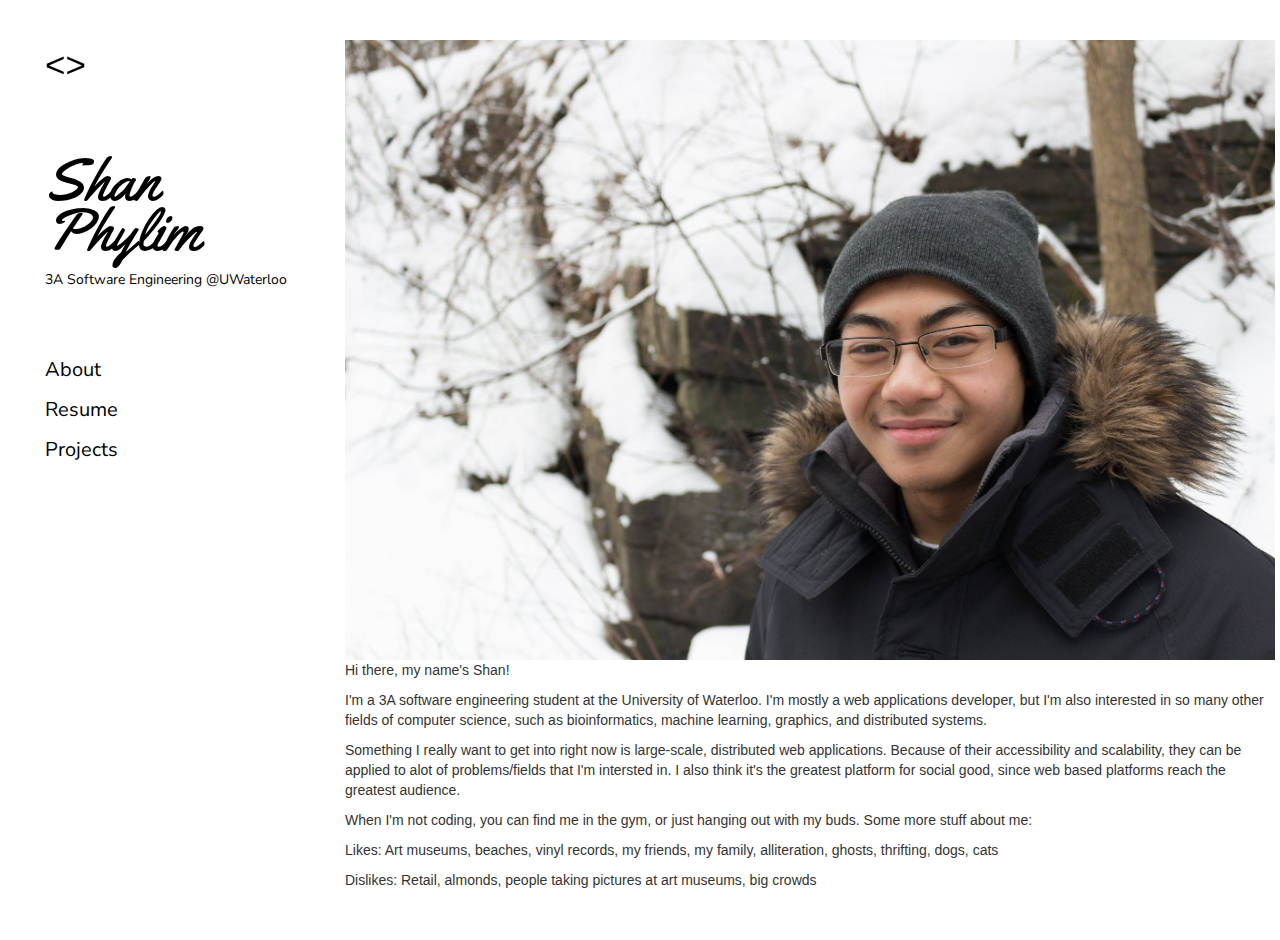
==== pages/about.html @ 3e1a4b62 "Added other pages, and main content for said pages" ====
<!DOCTYPE html>
<html lang="en">

<head>

    <meta charset="utf-8">
    <meta http-equiv="X-UA-Compatible" content="IE=edge">
    <meta name="viewport" content="width=device-width, initial-scale=1">
    <meta name="description" content="">
    <meta name="author" content="">

    <title>Shan Phylim</title>

    <!-- Bootstrap Core CSS -->
    <link href="../css/bootstrap.min.css" rel="stylesheet">

    <!-- Custom CSS -->
    <link href="../css/simple-sidebar.css" rel="stylesheet">

    <link href="https://fonts.googleapis.com/css?family=Nunito+Sans|Yellowtail" rel="stylesheet">


    <!-- HTML5 Shim and Respond.js IE8 support of HTML5 elements and media queries -->
    <!-- WARNING: Respond.js doesn't work if you view the page via file:// -->
    <!--[if lt IE 9]>
        <script src="https://oss.maxcdn.com/libs/html5shiv/3.7.0/html5shiv.js"></script>
        <script src="https://oss.maxcdn.com/libs/respond.js/1.4.2/respond.min.js"></script>
    <![endif]-->

</head>

<body>

    <a href="#menu-toggle" id="menu-toggle"><></a>


    <div id="wrapper">
        <!-- Sidebar -->
        <div id="sidebar-wrapper">

            <ul class="sidebar-nav">
                <li class="sidebar-brand">
                    <a href="http://shanpls.github.io">
                        <p>Shan</p>
                        <p>Phylim</p>
                        <p style = "font-size: 14px; font-family: 'Nunito Sans', sans-serif;">3A Software Engineering @UWaterloo</p>
                    </a>
                </li>
                <li>
                    <a href="../pages/about">About</a>
                </li>
                <li>
                    <a href="../resume_sphylim.pdf"  target="_blank">Resume</a>
                </li>
                <li>
                    <a href="../pages/projects">Projects</a>
                </li>
            </ul>
        </div>
        <!-- /#sidebar-wrapper -->

        <!-- Page Content -->
        <div id="page-content-wrapper" class = "no-scroll">
            <div class="outer-container">
               <div class="inner-container">
                    <img src="../images/me2.jpg" class= "centered-content">
                    <p>Hi there, my name's Shan!</p>
                    <p>I'm a 3A software engineering student at the University of Waterloo. I'm mostly a web applications developer,
                       but I'm also interested in so many other fields of computer science, such as bioinformatics, machine learning, graphics, and distributed systems. </p>
                    <p>Something I really want to get into right now is large-scale, distributed web applications. Because of their accessibility and scalability, they can be applied to alot of problems/fields that I'm intersted in. I also think it's the greatest platform for social good, since web based platforms reach the greatest audience. </p>
                    <p>When I'm not coding, you can find me in the gym, or just hanging out with my buds. Some more stuff about me:</p>
                    <p>Likes: Art museums, beaches, vinyl records, my friends, my family, alliteration, ghosts, thrifting, dogs, cats </p>
                    <p>Dislikes: Retail, almonds, people taking pictures at art museums, big crowds</p>
               </div>
            </div>
        </div>
    </div>
    <!-- /#page-content-wrapper -->

    <!-- /#wrapper -->

    <!-- jQuery -->
    <script src="../js/jquery.js"></script>

    <!-- Bootstrap Core JavaScript -->
    <script src="../js/bootstrap.min.js"></script>

    <!-- Menu Toggle Script -->
    <script>
    $("#menu-toggle").click(function(e) {
        e.preventDefault();
        $("#wrapper").toggleClass("toggled");
    });
    </script>

</body>

</html>
---- css/simple-sidebar.css ----
/*!
 * Start Bootstrap - Simple Sidebar HTML Template (http://startbootstrap.com)
 * Code licensed under the Apache License v2.0.
 * For details, see http://www.apache.org/licenses/LICENSE-2.0.
 */
/* Toggle Styles */

#wrapper {
    padding-left: 0;
    -webkit-transition: all 0.5s ease;
    -moz-transition: all 0.5s ease;
    -o-transition: all 0.5s ease;
    transition: all 0.5s ease;
}

#wrapper.toggled {
    padding-left: 300px;
}

.outer-container {
    position : absolute;
    display: table;
    width: 100%; /* This could be ANY width */
    height: 90%; /* This could be ANY height */
}

.inner-container {
    display: table-cell;
    vertical-align: middle; /*Change to middle for center alignment */
    text-align: left; /*Change to center for center alignment */
    
    padding-left: 25px;
    padding-right: 25px;
}

.centered-content {
    display: inline-block;
    max-height: 100%;
    max-width: 100%;
}


#sidebar-wrapper { 
    z-index: 1000;
    position: fixed;
    left: 300px;
    width: 0;
    height: 100%;
    margin-left: -300px;
    overflow-y: auto;
    background: #FFF;
    -webkit-transition: all 0.5s ease;
    -moz-transition: all 0.5s ease;
    -o-transition: all 0.5s ease;
    transition: all 0.5s ease;
}

#wrapper.toggled #sidebar-wrapper {
    width: 300px;
}

#page-content-wrapper {
    width: 100%;
    height: 100vh;
    position: absolute;
    margin-top: 40px;
}

#wrapper.toggled #page-content-wrapper {
    position: absolute;
    margin-right: -300px;
}

.no-scroll {
    overflow-y: hidden;
}

#menu-toggle{
    color:#000000;
    font-size: 35px;
    padding-left:45px;
    position:fixed;
    z-index:1001;
}

/* Sidebar Styles */
.sidebar-nav {
    position: absolute;
    width: 300px;
    margin: 0;
    padding: 0;
    padding-left: 25px;
    list-style: none;
    top:20px;
}

.sidebar-nav li {
    text-indent: 20px;
    font-size: 20px;
    line-height: 40px;
    font-family: 'Nunito Sans', sans-serif;
}               

.sidebar-nav li a {
    display: block;
    text-decoration: none;
    color: #000000;
}

.sidebar-nav li a:hover {
    text-decoration: underline;
}

.sidebar-nav li a:active,
.sidebar-nav li a:focus {
    text-decoration: none;
}

.sidebar-nav > .sidebar-brand {
    font-size: 60px;
    padding-top: 100px;
    padding-bottom:40px;
    font-family: 'Yellowtail', cursive;

}

.sidebar-nav > .sidebar-brand a {
    color: #000000;
}

.sidebar-nav > .sidebar-brand a:hover {
    text-decoration: underline;
}

@media(min-width:768px) {
    #wrapper {
        padding-left: 300px;
    }

    #wrapper.toggled {
        padding-left: 0;
    }

    #sidebar-wrapper {
        width: 300px;
    }

    #wrapper.toggled #sidebar-wrapper {
        width: 0;
    }

    #page-content-wrapper {
        padding: 20px;
        padding-top:0px;
        padding-bottom:0px;
        position: relative;
    }

    #wrapper.toggled #page-content-wrapper {
        position: relative;
        margin-right: 0;
    }
}
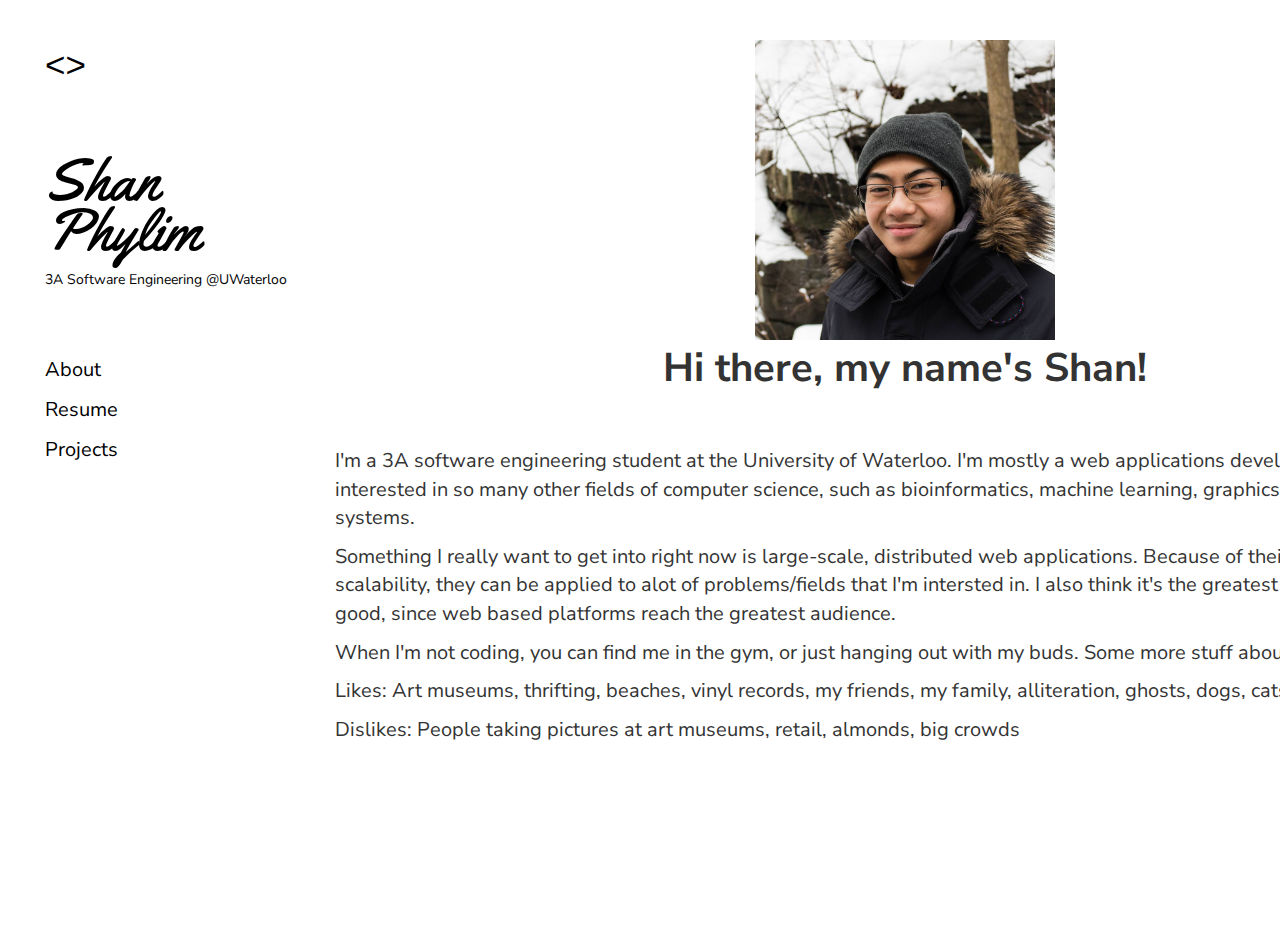
==== commit f542e1da: "Formatted other pages, updated resume" ====
--- a/pages/about.html
+++ b/pages/about.html
@@ -61,17 +61,25 @@
 
         <!-- Page Content -->
         <div id="page-content-wrapper" class = "no-scroll">
-            <div class="outer-container">
-               <div class="inner-container">
-                    <img src="../images/me2.jpg" class= "centered-content">
-                    <p>Hi there, my name's Shan!</p>
-                    <p>I'm a 3A software engineering student at the University of Waterloo. I'm mostly a web applications developer,
-                       but I'm also interested in so many other fields of computer science, such as bioinformatics, machine learning, graphics, and distributed systems. </p>
-                    <p>Something I really want to get into right now is large-scale, distributed web applications. Because of their accessibility and scalability, they can be applied to alot of problems/fields that I'm intersted in. I also think it's the greatest platform for social good, since web based platforms reach the greatest audience. </p>
-                    <p>When I'm not coding, you can find me in the gym, or just hanging out with my buds. Some more stuff about me:</p>
-                    <p>Likes: Art museums, beaches, vinyl records, my friends, my family, alliteration, ghosts, thrifting, dogs, cats </p>
-                    <p>Dislikes: Retail, almonds, people taking pictures at art museums, big crowds</p>
-               </div>
+            <div class="container">
+                <div class = "row">
+                    <div class="col-md-12">
+                        <img class="img-responsive center-block" style="max-width:300px" src="../images/me_icon.jpg" />
+                        <p style="text-align: center; font-size: 40px; font-weight: bold;">Hi there, my name's Shan!</p>                    
+                    </div>
+                </div>
+       
+                <div class = "row" style = "margin-top:40px; "> 
+                    <div class="col-md-12">
+                        <p>I'm a 3A software engineering student at the University of Waterloo. I'm mostly a web applications developer,
+                           but I'm also interested in so many other fields of computer science, such as bioinformatics, machine learning, graphics, and distributed systems. </p>
+                        <p>Something I really want to get into right now is large-scale, distributed web applications. Because of their accessibility and scalability, they can be applied to alot of problems/fields that I'm intersted in. I also think it's the greatest platform for social good, since web based platforms reach the greatest audience. </p>
+                        <p>When I'm not coding, you can find me in the gym, or just hanging out with my buds. Some more stuff about me:</p>
+                        <p>Likes: Art museums, thrifting, beaches, vinyl records, my friends, my family, alliteration, ghosts, dogs, cats </p>
+                        <p>Dislikes: People taking pictures at art museums, retail, almonds, big crowds</p>
+                    <div class="col-md-12">
+                </div>
+               
             </div>
         </div>
     </div>
--- a/css/simple-sidebar.css
+++ b/css/simple-sidebar.css
@@ -22,6 +22,8 @@
     display: table;
     width: 100%; /* This could be ANY width */
     height: 90%; /* This could be ANY height */
+
+    padding-left:25px;
 }
 
 .inner-container {
@@ -29,14 +31,12 @@
     vertical-align: middle; /*Change to middle for center alignment */
     text-align: left; /*Change to center for center alignment */
     
-    padding-left: 25px;
-    padding-right: 25px;
 }
 
 .centered-content {
     display: inline-block;
-    max-height: 100%;
-    max-width: 100%;
+    max-height: 90%;
+    max-width: 90%;
 }
 
 
@@ -64,6 +64,8 @@
     height: 100vh;
     position: absolute;
     margin-top: 40px;
+    font-family: 'Nunito Sans', sans-serif;
+    font-size: 20px;
 }
 
 #wrapper.toggled #page-content-wrapper {
@@ -81,6 +83,7 @@
     padding-left:45px;
     position:fixed;
     z-index:1001;
+    background-color:white;
 }
 
 /* Sidebar Styles */
